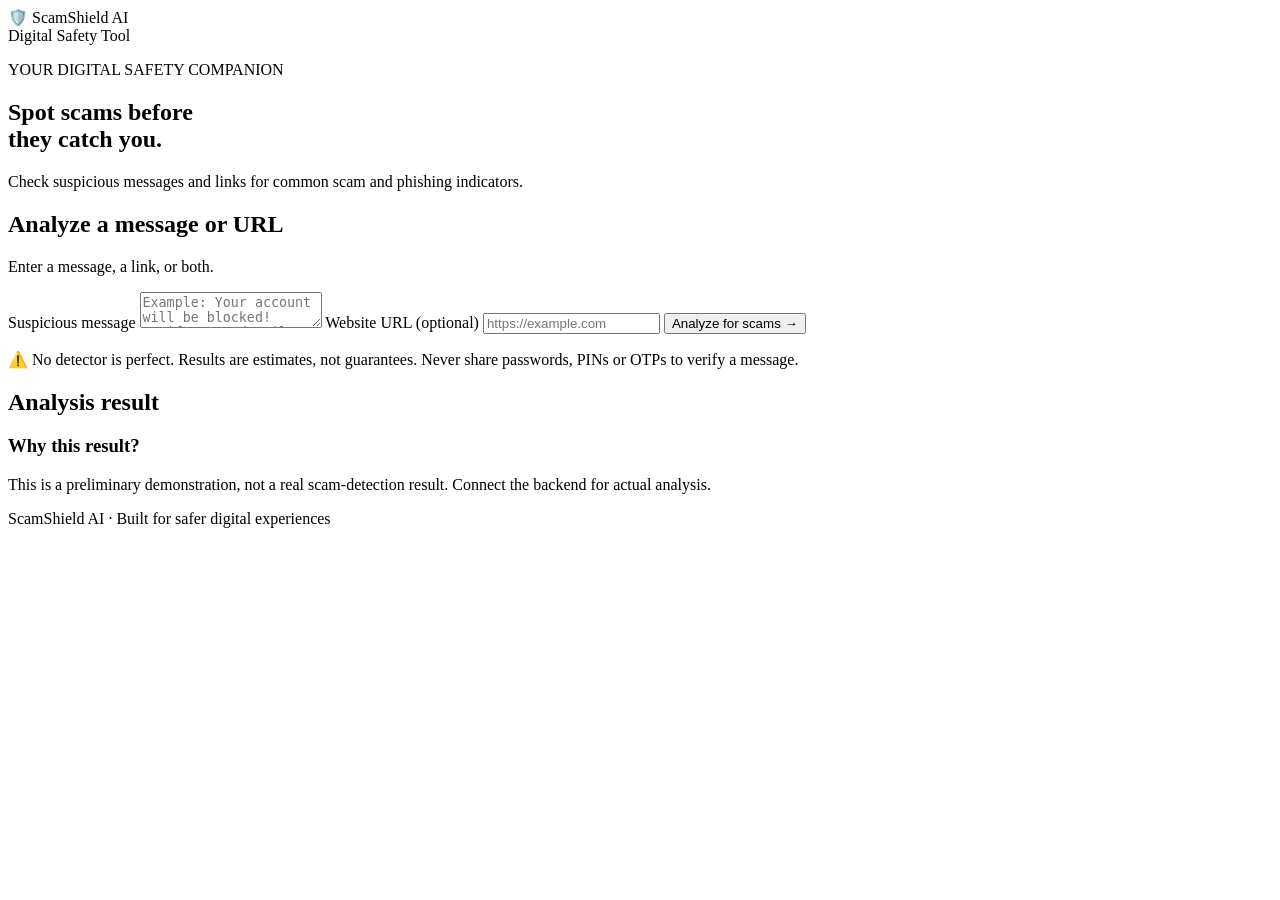
==== frontend/templates/index.html @ 1d719bd3 "frontend" ====
<!DOCTYPE html>
<html lang="en">
<head>
  <meta charset="UTF-8">
  <meta name="viewport" content="width=device-width, initial-scale=1.0">
  <title>ScamShield AI | Scam Detector</title>
  <link rel="stylesheet" href="style.css">
</head>
<body>

  <header class="navbar">
    <div class="brand">
      <span class="shield">🛡️</span>
      <span>ScamShield<span class="highlight"> AI</span></span>
    </div>
    <span class="status">Digital Safety Tool</span>
  </header>

  <main class="container">
    <section class="hero">
      <p class="eyebrow">YOUR DIGITAL SAFETY COMPANION</p>
      <h1>Spot scams before<br>they <span class="highlight">catch you.</span></h1>
      <p class="subtitle">
        Check suspicious messages and links for common scam
        and phishing indicators.
      </p>
    </section>

    <section class="analyzer">
      <h2>Analyze a message or URL</h2>
      <p class="muted">Enter a message, a link, or both.</p>

      <label for="message">Suspicious message</label>
      <textarea
        id="message"
        placeholder="Example: Your account will be blocked! Verify your details immediately..."
      ></textarea>

      <label for="url">Website URL (optional)</label>
      <input
        id="url"
        type="text"
        placeholder="https://example.com"
        autocomplete="off"
      >

      <button id="analyzeBtn" type="button">
        Analyze for scams →
      </button>

      <p id="inputError" class="error" role="alert"></p>

      <p class="disclaimer">
        ⚠️ No detector is perfect. Results are estimates, not guarantees.
        Never share passwords, PINs or OTPs to verify a message.
      </p>
    </section>

    <section id="result" class="result hidden" aria-live="polite">
      <h2>Analysis result</h2>
      <p id="verdict" class="verdict"></p>
      <p id="score"></p>
      <h3>Why this result?</h3>
      <ul id="reasons"></ul>
      <p class="disclaimer">
        This is a preliminary demonstration, not a real scam-detection
        result. Connect the backend for actual analysis.
      </p>
    </section>

    <footer>
      <p>ScamShield AI · Built for safer digital experiences</p>
    </footer>
  </main>

  <script src="script.js"></script>
</body>
</html>
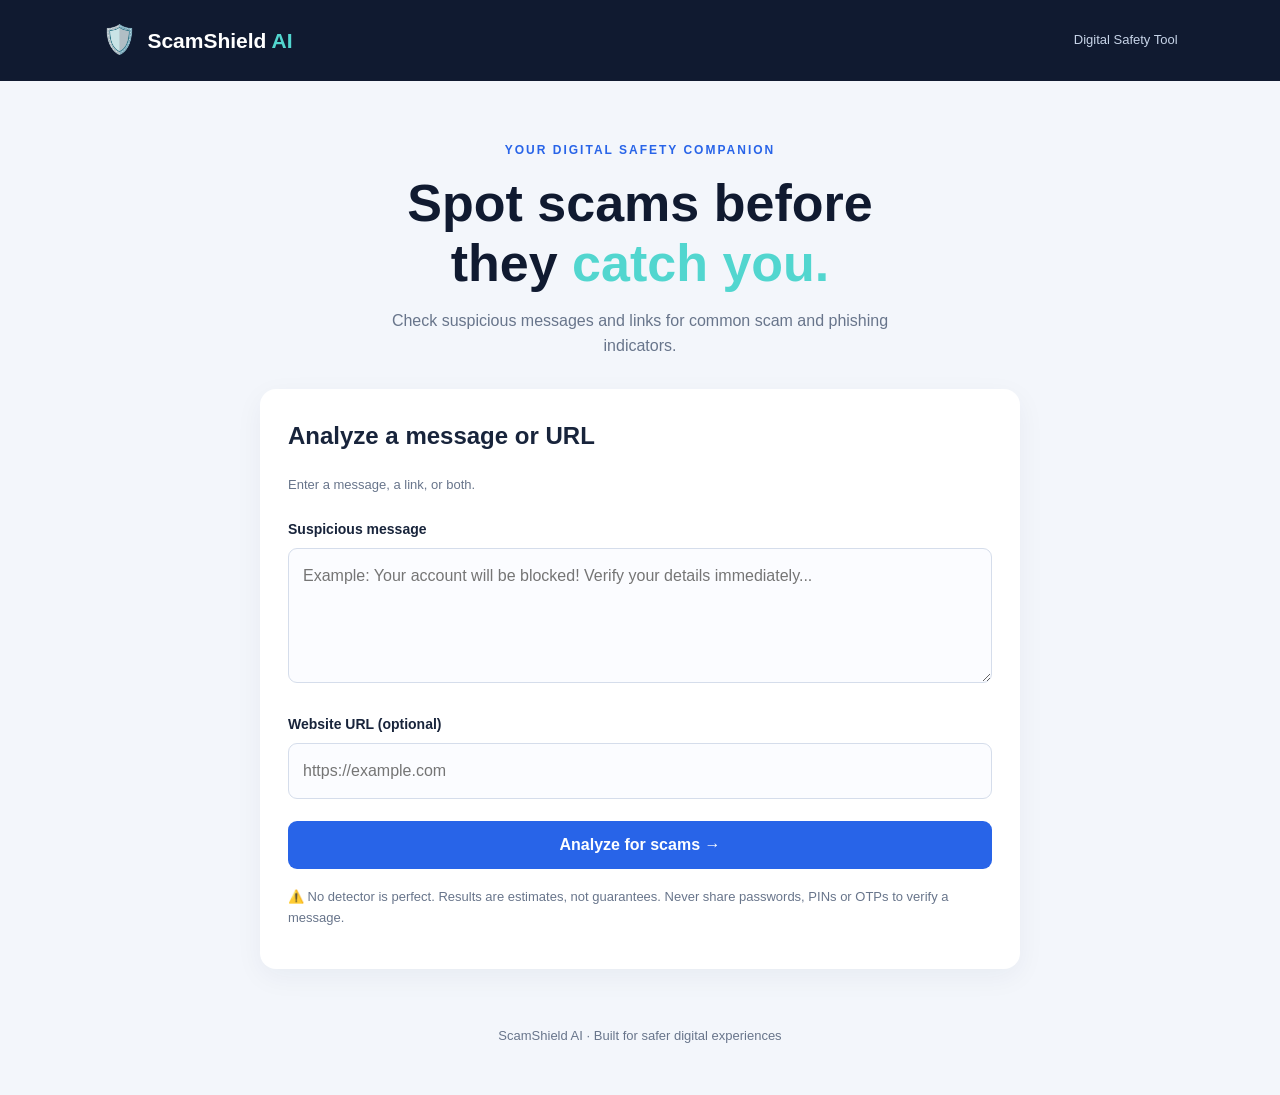
==== commit f61cc576: "update" ====
--- a/frontend/templates/index.html
+++ b/frontend/templates/index.html
@@ -4,7 +4,7 @@
   <meta charset="UTF-8">
   <meta name="viewport" content="width=device-width, initial-scale=1.0">
   <title>ScamShield AI | Scam Detector</title>
-  <link rel="stylesheet" href="style.css">
+  <link rel="stylesheet" href="static/style.css">
 </head>
 <body>
 
@@ -73,6 +73,6 @@
     </footer>
   </main>
 
-  <script src="script.js"></script>
+  <script src="static/script.js"></script>
 </body>
 </html>
--- a/frontend/templates/static/style.css
+++ b/frontend/templates/static/style.css
@@ -0,0 +1,199 @@
+* {
+  box-sizing: border-box;
+}
+
+:root {
+  --navy: #101a30;
+  --blue: #2864e8;
+  --cyan: #52d6cf;
+  --text: #18243b;
+  --muted: #68758b;
+  --background: #f3f6fb;
+}
+
+body {
+  margin: 0;
+  font-family: Arial, sans-serif;
+  background: var(--background);
+  color: var(--text);
+  line-height: 1.6;
+}
+
+.navbar {
+  background: var(--navy);
+  color: white;
+  padding: 18px 8%;
+  display: flex;
+  align-items: center;
+  justify-content: space-between;
+  gap: 16px;
+}
+
+.brand {
+  display: flex;
+  align-items: center;
+  gap: 10px;
+  font-size: 21px;
+  font-weight: bold;
+}
+
+.shield {
+  font-size: 28px;
+}
+
+.highlight {
+  color: var(--cyan);
+}
+
+.status {
+  color: #c7d4e8;
+  font-size: 13px;
+}
+
+.container {
+  width: min(760px, 92%);
+  margin: 0 auto;
+}
+
+.hero {
+  text-align: center;
+  padding: 48px 0 30px;
+}
+
+.eyebrow {
+  color: var(--blue);
+  font-size: 12px;
+  font-weight: bold;
+  letter-spacing: 2px;
+}
+
+.hero h1 {
+  font-size: clamp(34px, 6vw, 52px);
+  line-height: 1.15;
+  margin: 14px 0;
+  color: var(--navy);
+}
+
+.subtitle {
+  color: var(--muted);
+  max-width: 520px;
+  margin: 0 auto;
+}
+
+.analyzer,
+.result {
+  background: white;
+  padding: 28px;
+  border-radius: 16px;
+  box-shadow: 0 8px 28px #14284a0d;
+  margin-bottom: 24px;
+}
+
+.analyzer h2,
+.result h2 {
+  margin-top: 0;
+}
+
+.muted,
+.disclaimer {
+  color: var(--muted);
+  font-size: 13px;
+}
+
+label {
+  display: block;
+  margin: 22px 0 8px;
+  font-size: 14px;
+  font-weight: bold;
+}
+
+textarea,
+input {
+  width: 100%;
+  padding: 14px;
+  font: inherit;
+  border: 1px solid #d5ddeb;
+  border-radius: 9px;
+  background: #fbfcff;
+}
+
+textarea {
+  min-height: 135px;
+  resize: vertical;
+}
+
+textarea:focus,
+input:focus {
+  outline: 2px solid #9ab8ff;
+  border-color: var(--blue);
+}
+
+button {
+  width: 100%;
+  margin-top: 22px;
+  padding: 15px;
+  background: var(--blue);
+  color: white;
+  border: 0;
+  border-radius: 9px;
+  font-size: 16px;
+  font-weight: bold;
+  cursor: pointer;
+}
+
+button:hover {
+  background: #194dc2;
+}
+
+button:focus-visible {
+  outline: 3px solid var(--cyan);
+  outline-offset: 3px;
+}
+
+.error {
+  color: #b42318;
+  font-size: 14px;
+}
+
+.disclaimer {
+  margin-top: 18px;
+}
+
+.result {
+  overflow-wrap: anywhere;
+}
+
+.verdict {
+  font-size: 20px;
+  font-weight: bold;
+}
+
+.hidden {
+  display: none;
+}
+
+footer {
+  padding: 20px 0 35px;
+  text-align: center;
+  color: var(--muted);
+  font-size: 13px;
+}
+
+@media (max-width: 480px) {
+  .navbar {
+    padding: 16px 5%;
+  }
+
+  .status {
+    font-size: 11px;
+  }
+
+  .analyzer,
+  .result {
+    padding: 20px;
+  }
+
+  .hero {
+    padding-top: 35px;
+  }
+}
